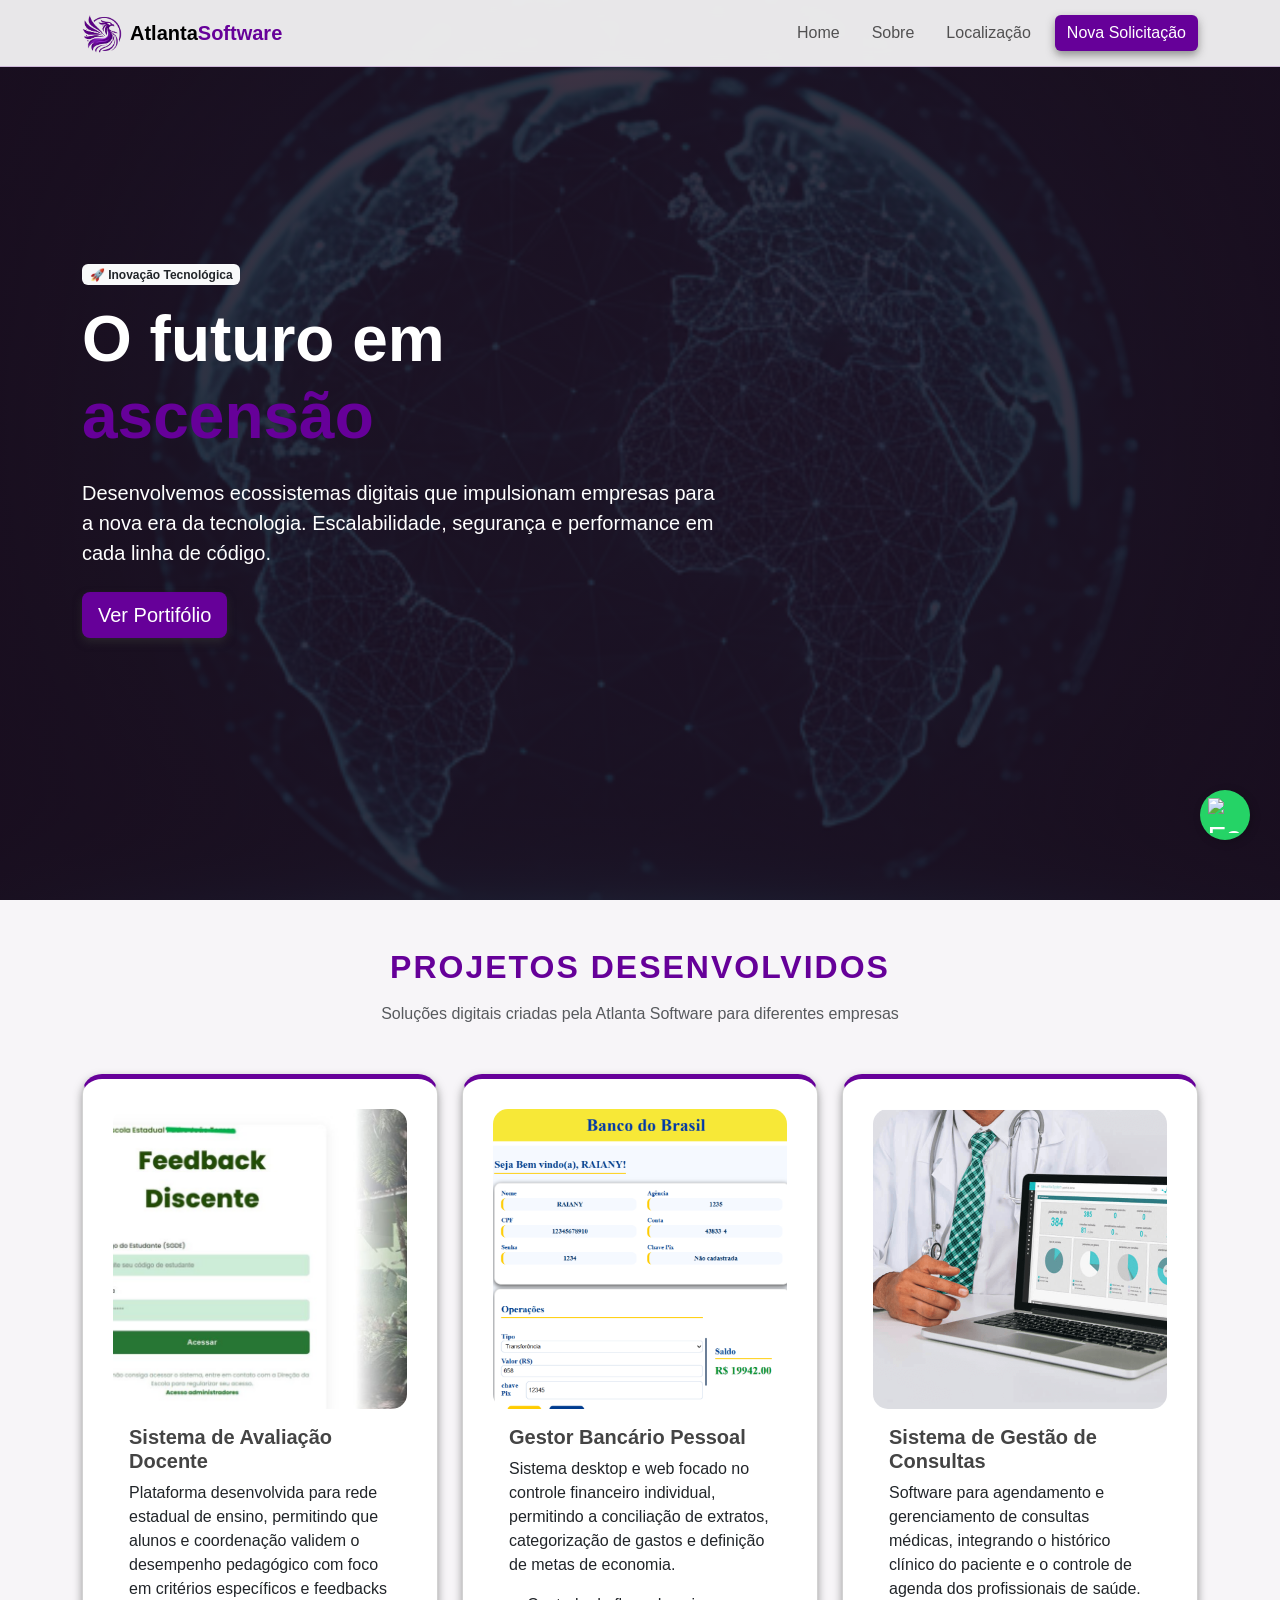
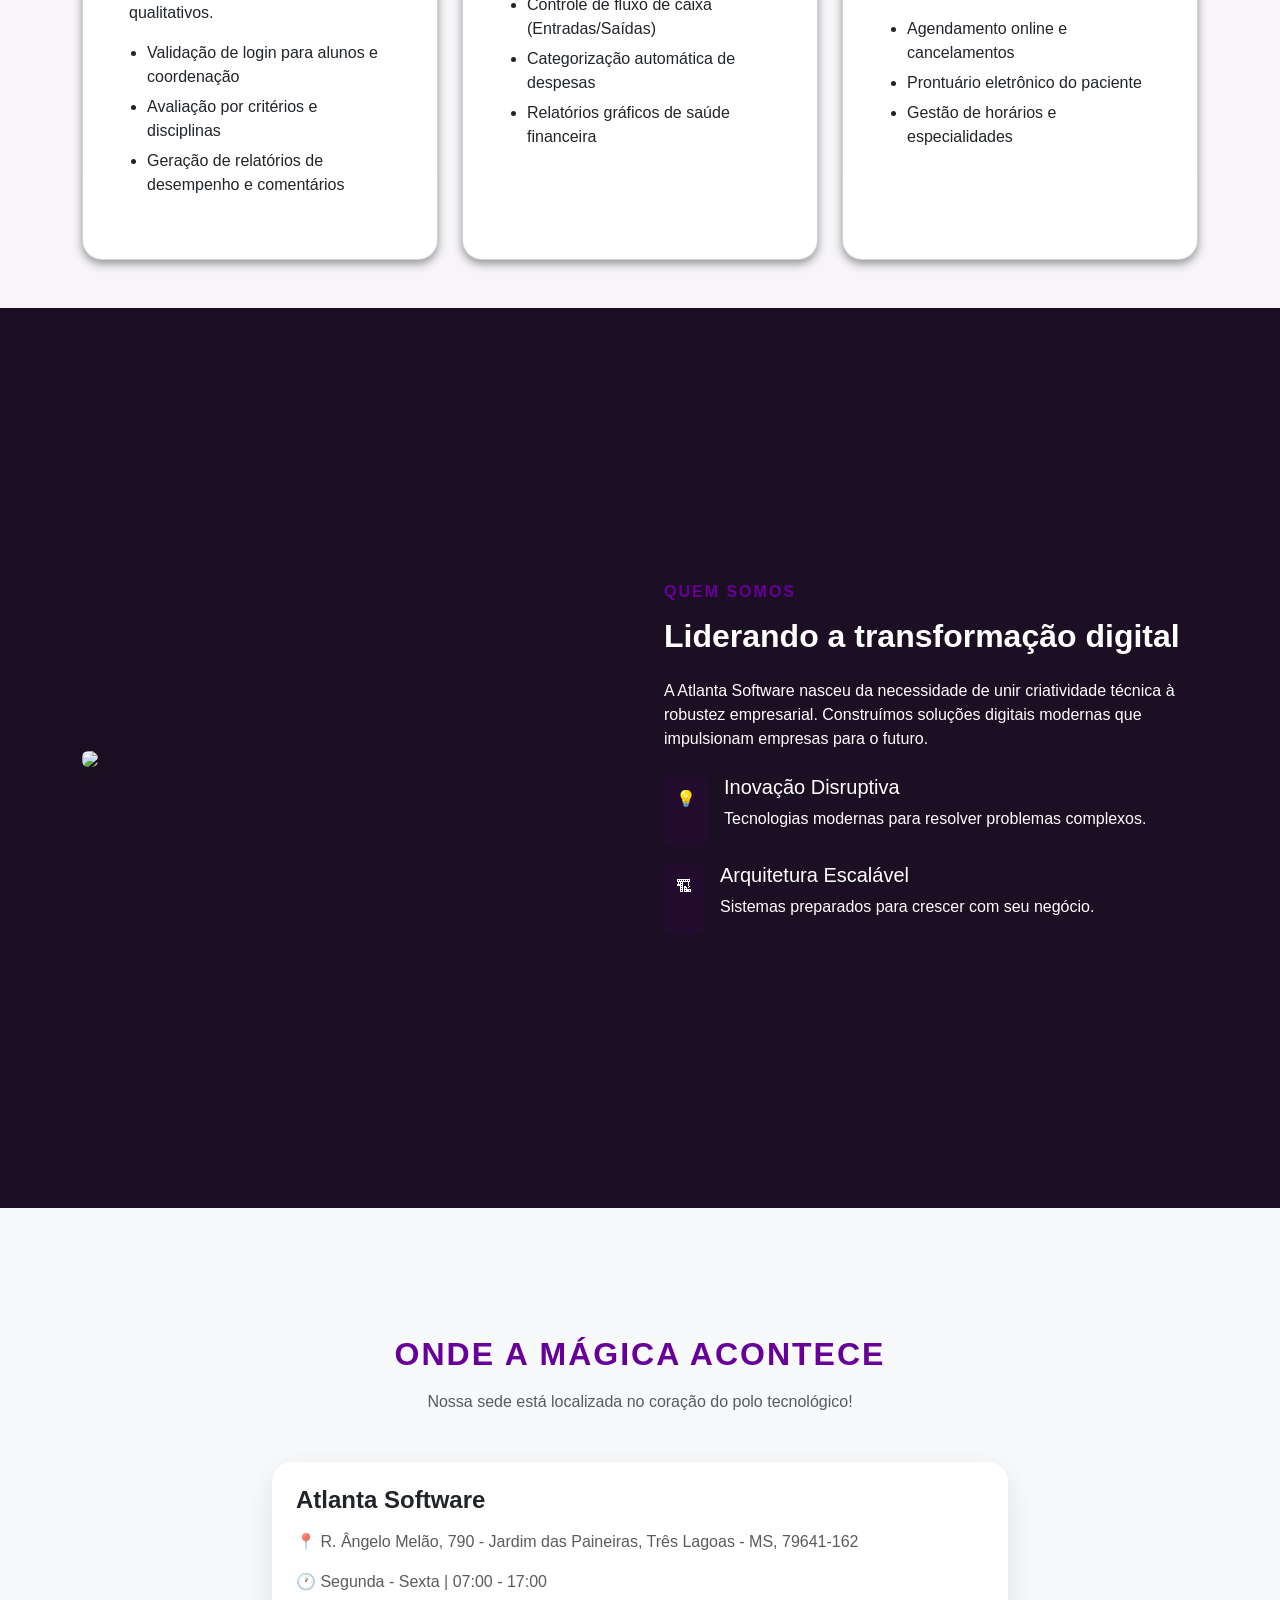
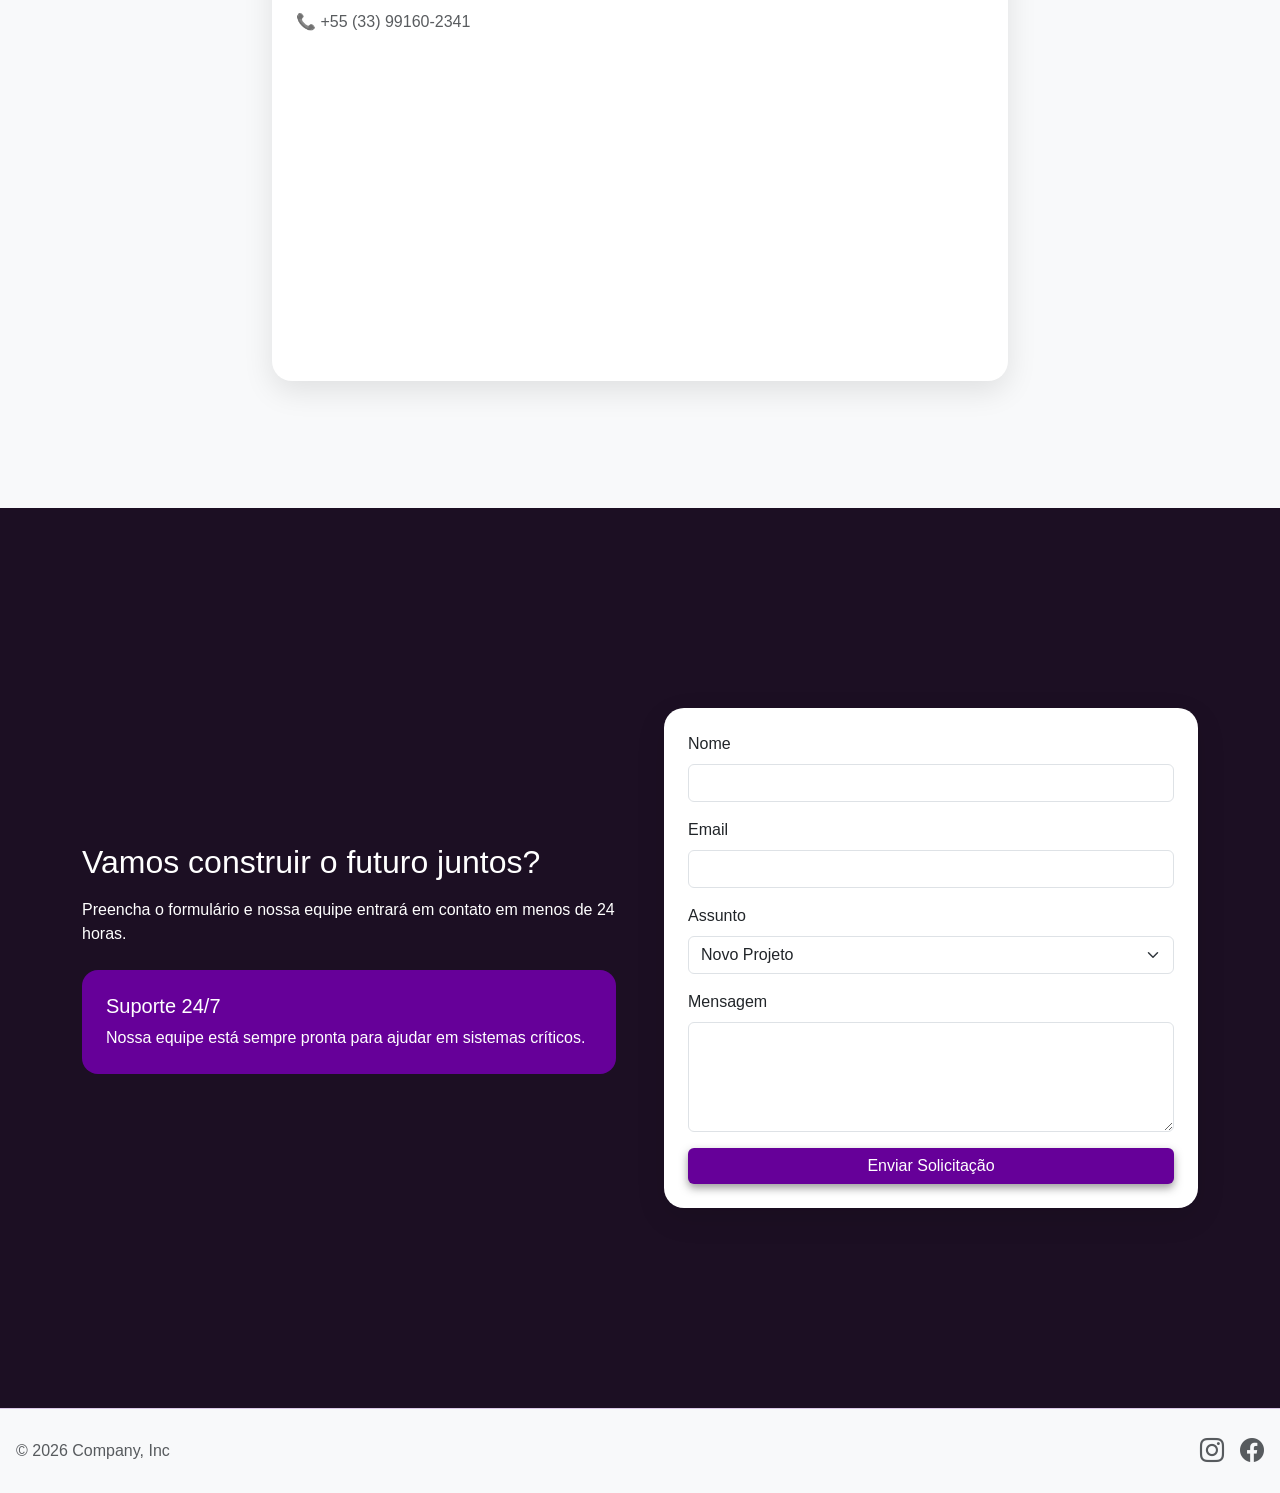
==== index.html @ 81fbfe72 "salvando submissão no form Formspree" ====
<!DOCTYPE html>
<html lang="pt-BR">

<head>
<meta charset="UTF-8">
<meta name="viewport" content="width=device-width, initial-scale=1.0">

<link rel="icon" href="./View/img/logonav.png">
<title>Atlanta Software - O futuro em ascensão</title>
<link href="https://cdn.jsdelivr.net/npm/bootstrap@5.3.8/dist/css/bootstrap.min.css" rel="stylesheet" integrity="sha384-sRIl4kxILFvY47J16cr9ZwB07vP4J8+LH7qKQnuqkuIAvNWLzeN8tE5YBujZqJLB" crossorigin="anonymous">

<link rel="stylesheet" href="./View/css/style.css">


<link rel="stylesheet" href="https://cdn.jsdelivr.net/npm/bootstrap-icons@1.11.3/font/bootstrap-icons.min.css">
</head>


<body>

<!-- NAVBAR -->
<nav class="navbar navbar-expand-lg fixed-top">
    <div class="container">
        <a class="navbar-brand fw-bold navbar-brand-custom" href="#home">
            <img src="./View/img/logonav.png" alt="Logo Atlanta" width="40" height="40" class="d-inline-block align-text-top me-2">
            Atlanta <span style="color:#660099;">Software</span> 
        </a>

        <button class="navbar-toggler" data-bs-toggle="collapse" data-bs-target="#menu">
        <span class="navbar-toggler-icon"></span>
        </button>

        <div class="collapse navbar-collapse" id="menu">
            <ul class="navbar-nav ms-auto gap-3">

                <li class="nav-item">
                <a class="nav-link" href="#home">Home</a>
                </li>

                <li class="nav-item">
                <a class="nav-link" href="#sobre">Sobre</a>
                </li>

                <li class="nav-item">
                <a class="nav-link" href="#localizacao">Localização</a>
                </li>

            </ul>

            <a class="btn btn-primary-custom ms-3 text-white" href="#contato">Nova Solicitação</a>

        </div>
    </div>
</nav>

<!-- HOME -->
<section id="home" class="hero">
    <div class="container">

        <div class="row">
            <div class="col-lg-7">

                <span class="badge bg-light text-dark mb-3">
                🚀 Inovação Tecnológica
                </span>

                <h1 class="display-3 fw-bold mb-4">
                O futuro em <span style="color:#660099;">ascensão</span>
                </h1>

                <p class="lead mb-4">
                Desenvolvemos ecossistemas digitais que impulsionam empresas para a nova era da tecnologia.
                Escalabilidade, segurança e performance em cada linha de código.
                </p>

                
                <button class="btn btn-primary-custom btn-lg me-3">
                <a class="nav-link" href="#projetos">Ver Portifólio</a>
                </button>


            </div>
        </div>

    </div>
</section>

<!-- PROJETOS -->
<section id="projetos" class="py-5">
    <div class="container">

        <div class="text-center mb-5">
            <h2 class="section-title mb-3">Projetos Desenvolvidos</h2>

            <p class="text-muted">
            Soluções digitais criadas pela Atlanta Software para diferentes empresas
            </p>
        </div>

        <div class="row g-4">

            <!-- Projeto 1 -->    
            <div class="col-md-6 col-lg-4">
                <div class="card projeto-card h-100">

                    <img src="./View/img/PROJ1.jpg"
                    class="card-img-top">

                    <div class="card-body">
                        <h5 class="card-title projeto-nome">Sistema de Avaliação Docente</h5>

                        <p class="card-text">
                        Plataforma desenvolvida para rede estadual de ensino, permitindo que alunos e coordenação validem o desempenho pedagógico com foco em critérios específicos e feedbacks qualitativos.
                        </p>

                        <ul>
                            <li>Validação de login para alunos e coordenação</li>
                            <li>Avaliação por critérios e disciplinas</li>
                            <li>Geração de relatórios de desempenho e comentários</li>
                        </ul>
                    </div>

                </div>

            </div>


            <!-- Projeto 2 -->
            <div class="col-md-6 col-lg-4">
                <div class="card projeto-card h-100">

                    <img src="./View/img/PROJ2.png"
                    class="card-img-top">

                    <div class="card-body">
                        <h5 class="card-title projeto-nome">Gestor Bancário Pessoal</h5>

                    <p class="card-text">
                    Sistema desktop e web focado no controle financeiro individual, permitindo a conciliação de extratos, categorização de gastos e definição de metas de economia.
                    </p>

                    <ul>
                        <li>Controle de fluxo de caixa (Entradas/Saídas)</li>
                        <li>Categorização automática de despesas</li>
                        <li>Relatórios gráficos de saúde financeira</li>
                    </ul>
                    </div>

                </div>
            </div>

            <!-- Projeto 3 -->
            <div class="col-md-6 col-lg-4">
                <div class="card projeto-card h-100">

                    <img src="./View/img/PROJ3.png"
                    class="card-img-top">

                    <div class="card-body">
                        <h5 class="card-title projeto-nome">Sistema de Gestão de Consultas</h5>

                        <p class="card-text">
                        Software para agendamento e gerenciamento de consultas médicas, integrando o histórico clínico do paciente e o controle de agenda dos profissionais de saúde.
                        </p>

                        <ul>
                            <li>Agendamento online e cancelamentos</li>
                            <li>Prontuário eletrônico do paciente</li>
                            <li>Gestão de horários e especialidades</li>
                        </ul>
                    </div>
                </div>
            </div>

        </div>

    </div>
</section>

<!-- SOBRE -->
<section id="sobre" class="py-5">
    <div class="container">

        <div class="row align-items-center g-5">
                <div class="col-lg-6">
                    <img class="img-fluid rounded-2 shadow"
                    src="./View/img/modelo.jpg">
                </div>

                <div class="col-lg-6 text-white">
                    <h6 class="section-title mb-3"> Quem Somos </h6>
                    <h2 class="fw-bold mb-4"> Liderando a transformação digital </h2>
                    <p class="mb-4 fst-normal">
                    A Atlanta Software nasceu da necessidade de unir criatividade técnica à robustez empresarial.
                    Construímos soluções digitais modernas que impulsionam empresas para o futuro.
                    </p>

                    <div class="d-flex gap-3 mb-3">
                        <div class="feature-icon">💡</div>
                        <div>
                            <h5>Inovação Disruptiva</h5>
                            <p class="fst-normal">Tecnologias modernas para resolver problemas complexos.</p>
                        </div>
                    </div>

                    <div class="d-flex gap-3">
                        <div class="feature-icon">🏗</div>
                        <div>
                            <h5>Arquitetura Escalável</h5>
                            <p class="fst-normal">Sistemas preparados para crescer com seu negócio.</p>
                        </div>
                    </div>
                </div>
        </div>

    </div>
</section>


<!-- LOCALIZAÇÃO -->
<section id="localizacao" class="py-5 bg-light">
    <div class="container">

        <div class="text-center mb-5">
            <h2 class="section-title mb-3">
            Onde a mágica acontece
            </h2>

            <p class="text-muted">
            Nossa sede está localizada no coração do polo tecnológico!
            </p>
        </div>

        <div class="row justify-content-center">
            <div class="col-lg-8">
                <div class="location-card p-4">
                    <h4 class="fw-bold mb-3"> Atlanta Software </h4>

                    <p class="text-muted">📍 R. Ângelo Melão, 790 - Jardim das Paineiras, Três Lagoas - MS, 79641-162</p>

                    <p class="text-muted">🕐 Segunda - Sexta | 07:00 - 17:00 </p>

                    <p class="text-muted"> 📞 +55 (33) 99160-2341 </p>

                    <iframe
                        src="https://www.google.com/maps/embed?pb=!1m18!1m12!1m3!1d3730.6875996317954!2d-51.70848302475073!3d-20.763452480820323!2m3!1f0!2f0!3f0!3m2!1i1024!2i768!4f13.1!3m3!1m2!1s0x9490986742d159b1%3A0xbcaf71f3adf22558!2sInstituto%20Federal%20de%20Mato%20Grosso%20do%20Sul%20(IFMS)%20-%20Campus%20Tr%C3%AAs%20Lagoas!5e0!3m2!1spt-BR!2sbr!4v1773274208741!5m2!1spt-BR!2sbr"
                        width="100%"
                        height="300"
                        style="border:0;border-radius:15px;">
                    </iframe>
                </div>
            </div>
        </div>

    </div>
</section>


<!-- CONTATO -->
<section id="contato" class="py-5">
    <div class="container">

        <div class="row g-5 align-items-center">
            <div class="col-lg-6 text-white">
                <h2 class="fst-normal mb-3">
                Vamos construir o futuro juntos?
                </h2>

                <p class="fst-normal mb-4">
                Preencha o formulário e nossa equipe entrará em contato em menos de 24 horas.
                </p>

                <div class="p-4 text-white rounded-4" style="background:#660099">
                    <h5>Suporte 24/7</h5>

                    <p class="mb-0">Nossa equipe está sempre pronta para ajudar em sistemas críticos.</p>
                </div>

            </div>

            <div class="col-lg-6">
                <div class="contact-card p-4">
                    <form id="meuFormulario">
                    <div class="mb-3">
                        <label class="form-label">Nome</label>
                        <input type="text" name="nome" class="form-control" required>
                    </div>

                    <div class="mb-3">
                        <label class="form-label">Email</label>
                        <input type="email" name="email" class="form-control" required>
                    </div>

                    <div class="mb-3">
                        <label class="form-label">Assunto</label>
                        <select name="assunto" class="form-select">
                            <option value="Novo Projeto">Novo Projeto</option>
                            <option value="Consultoria">Consultoria</option>
                            <option value="Suporte">Suporte</option>
                        </select>
                    </div>

                    <div class="mb-3">
                        <label class="form-label">Mensagem</label>
                        <textarea name="mensagem" class="form-control" rows="4" required></textarea>
                    </div>

                    <button type="submit" id="btnEnviar" class="btn btn-primary-custom text-white w-100">
                        Enviar Solicitação
                    </button>
                </form>
                <div id="mensagemSucesso" style="display:none;" class="alert alert-success mt-3">
                    Obrigado! Sua mensagem foi enviada com sucesso.
                </div>
                </div>
            </div>
        </div>

    </div>
</section>


<!-- FOOTER -->
<footer class="d-flex flex-wrap justify-content-between align-items-center py-4 bg-light p-3"> 
    <div class="col-md-4  d-flex align-items-center"> 
        <span class="mb-3 mb-md-0 text-body-secondary">© 2026 Company, Inc</span>
    </div> 
    <ul class="nav col-md-4 justify-content-end list-unstyled d-flex"> 
        <li class="ms-3">
            <a class="text-body-secondary" href="https://www.instagram.com/atlantasoftware/" aria-label="Instagram">
                <i class="bi bi-instagram" style="font-size: 24px;"></i>
            </a>
        </li> 
        <li class="ms-3">
            <a class="text-body-secondary" href="https://www.facebook.com/tl.ifms" aria-label="Instagram">
                <i class="bi bi-facebook" style="font-size: 24px;"></i>
            </a>
        </li> 
    </ul> 
</footer> 

<a href="https://wa.me/5567991602341" class="whatsapp-float" target="_blank" rel="noopener noreferrer">
    <img src="https://upload.wikimedia.org/wikipedia/commons/6/6b/WhatsApp.svg" alt="Fale conosco no WhatsApp">
</a>

<script src="https://cdn.jsdelivr.net/npm/bootstrap@5.3.8/dist/js/bootstrap.bundle.min.js" integrity="sha384-FKyoEForCGlyvwx9Hj09JcYn3nv7wiPVlz7YYwJrWVcXK/BmnVDxM+D2scQbITxI" crossorigin="anonymous"></script>
<script src="View/js/script.js"></script>
</body>
</html>
---- View/css/style.css ----
body{
font-family: 'Space Grotesk', sans-serif;
background:#1c0f23;
}

:root{
--primary:#660099;
--dark:#1c0f23;
}

.navbar{
background:rgba(255,255,255,0.9);
backdrop-filter:blur(10px);
border-bottom:1px solid rgba(102,0,153,0.2);
}

.navbar-brand-custom {
    display: flex !important; /* Força o uso de Flexbox */
    align-items: center;      /* Centraliza verticalmente icon e texto */
    padding-left: 0;          /* Reseta o padding padrão do Bootstrap */
    min-width: 250px;         /* Define uma largura mínima para a brand */
}

.btn-primary-custom{
background:var(--primary);
color:white;
border:none;
box-shadow: 0 4px 8px 0 rgba(56, 56, 56, 0.5);
transition: 0.3s;
}

.btn-primary-custom:hover{
background:#53007a;
transform: scale(1.1);
}

.btn-outline-light{
box-shadow: 0 4px 8px 0 rgba(56, 56, 56, 0.5);
transition: 0.3s;
}

.btn-outline-light:hover{
transform: scale(1.1);
}

section{
min-height:100vh;
display:flex;
align-items:center;
}

.hero{
background-image:
linear-gradient(rgba(28,15,35,0.85),rgba(28,15,35,0.85)),
url("../img/world.png");
background-size:cover;
background-position:center;
color:white;
}


.section-title{
color:var(--primary);
font-weight:bold;
text-transform:uppercase;
letter-spacing:2px;
}

.feature-icon{
background:rgba(102,0,153,0.1);
padding:12px;
border-radius:10px;
}

.location-card{
background:white;
border-radius:20px;
box-shadow:0 10px 30px rgba(0,0,0,0.1);
}

.contact-card{
background:white;
border-radius:20px;
box-shadow:0 10px 30px rgba(0,0,0,0.1);
}

footer{
border-top:1px solid rgba(102,0,153,0.2);
}


/* ===== CARROSSEL PROJETOS ===== */

#projetos{
background:#f7f5f8;
}

/* card do projeto */

.projeto-card{
background:white;
border-radius:20px;
padding:30px;
box-shadow: 0 4px 8px 0 rgba(56, 56, 56, 0.5);
transition: 0.3s;
border-top:5px solid #660099;
}

.projeto-card:hover{
transform: scale(1.05);
}

.projeto-card img{
border-radius:15px;
height:300px;
object-fit:cover;
}

/* titulo */

.projeto-card h3{
color:#660099;
font-weight:700;
}

/* nome da empresa */

.projeto-nome{
font-weight:600;
color:#444;
}

/* lista */

.projeto-card ul{
padding-left:18px;
}

.projeto-card ul li{
margin-bottom:6px;
}

/* ===== SETAS DO CARROSSEL ===== */

/* posição das setas */

.carousel-control-prev{
left:-80px;
}

.carousel-control-next{
right:-80px;
}

/* estilo das setas */

.carousel-control-prev,
.carousel-control-next{
width:55px;
height:55px;
background:#660099;
border-radius:50%;
top:50%;
transform:translateY(-50%);
opacity:1;
}

/* cor da seta */

.carousel-control-prev-icon,
.carousel-control-next-icon{
filter:invert(1);
}

/* efeito hover */

.carousel-control-prev:hover,
.carousel-control-next:hover{
background:#4b0073;
}

.whatsapp-float {
    position: fixed;
    width: 50px;
    height: 50px;
    bottom: 60px; /* Distância da borda inferior */
    right: 30px;  /* Distância da borda direita */
    background-color: #25d366;
    color: #FFF;
    border-radius: 50px;
    text-align: center;
    font-size: 30px;
    box-shadow: 2px 2px 10px rgba(0, 0, 0, 0.2);
    z-index: 1000; /* Garante que fique acima de outros elementos */
    display: flex;
    align-items: center;
    justify-content: center;
    transition: transform 0.3s ease;
}

.whatsapp-float:hover {
    transform: scale(1.1); /* Efeito de aumentar ao passar o mouse */
    background-color: #128c7e;
}

.whatsapp-float img {
    width: 35px; /* Ajuste do tamanho da logo interna */
    height: 35px;
}
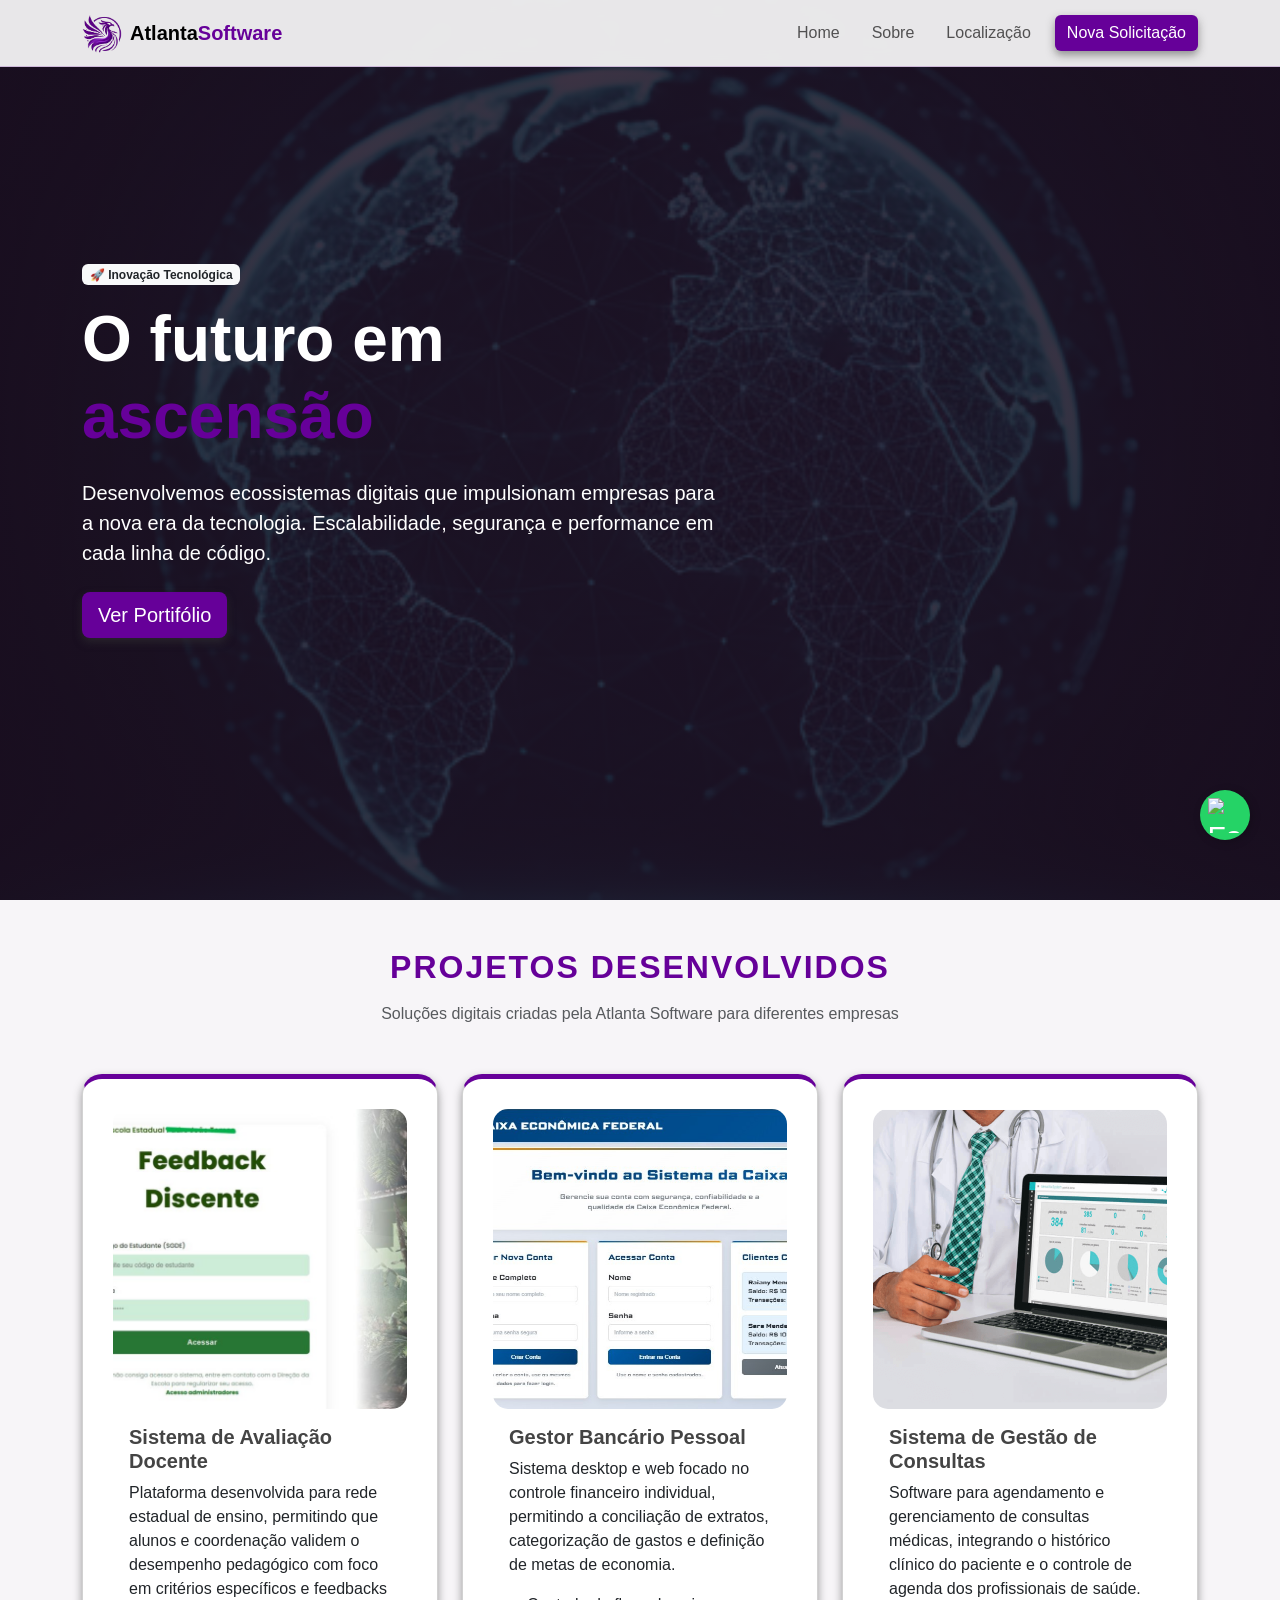
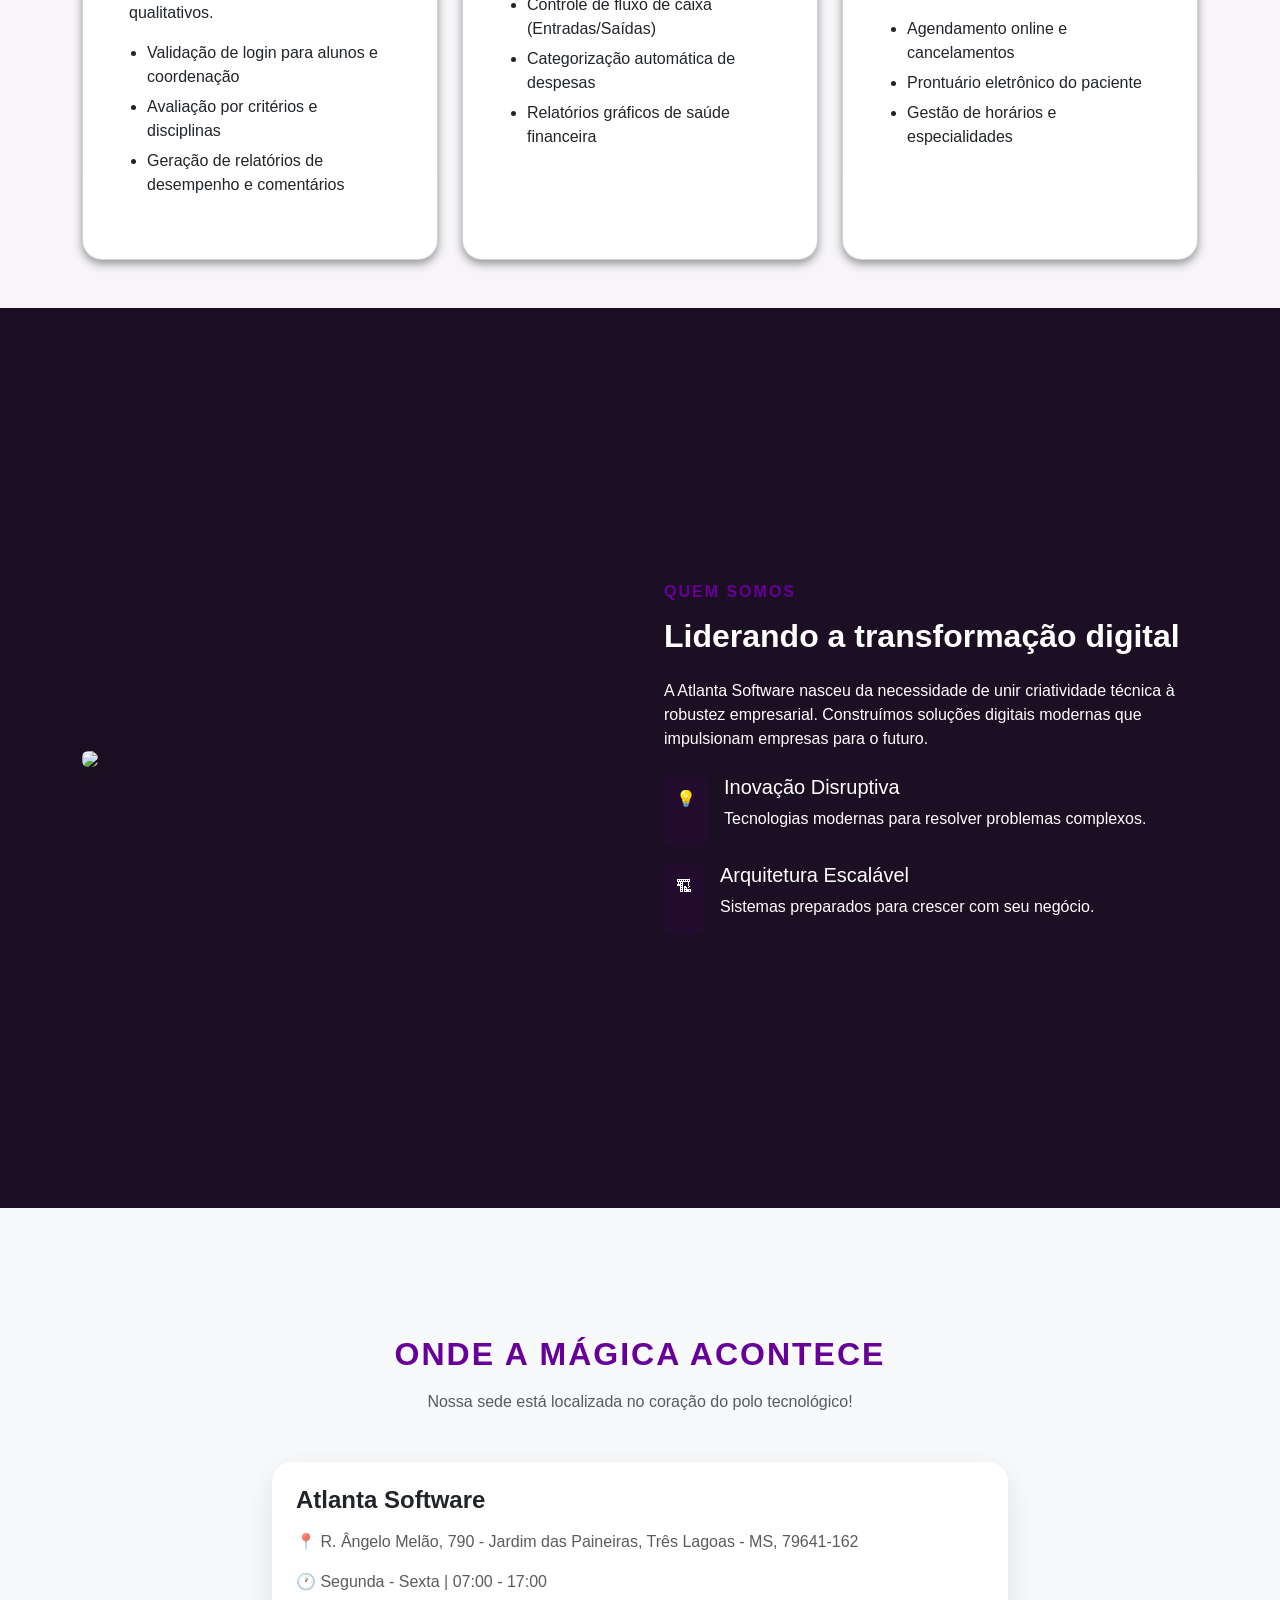
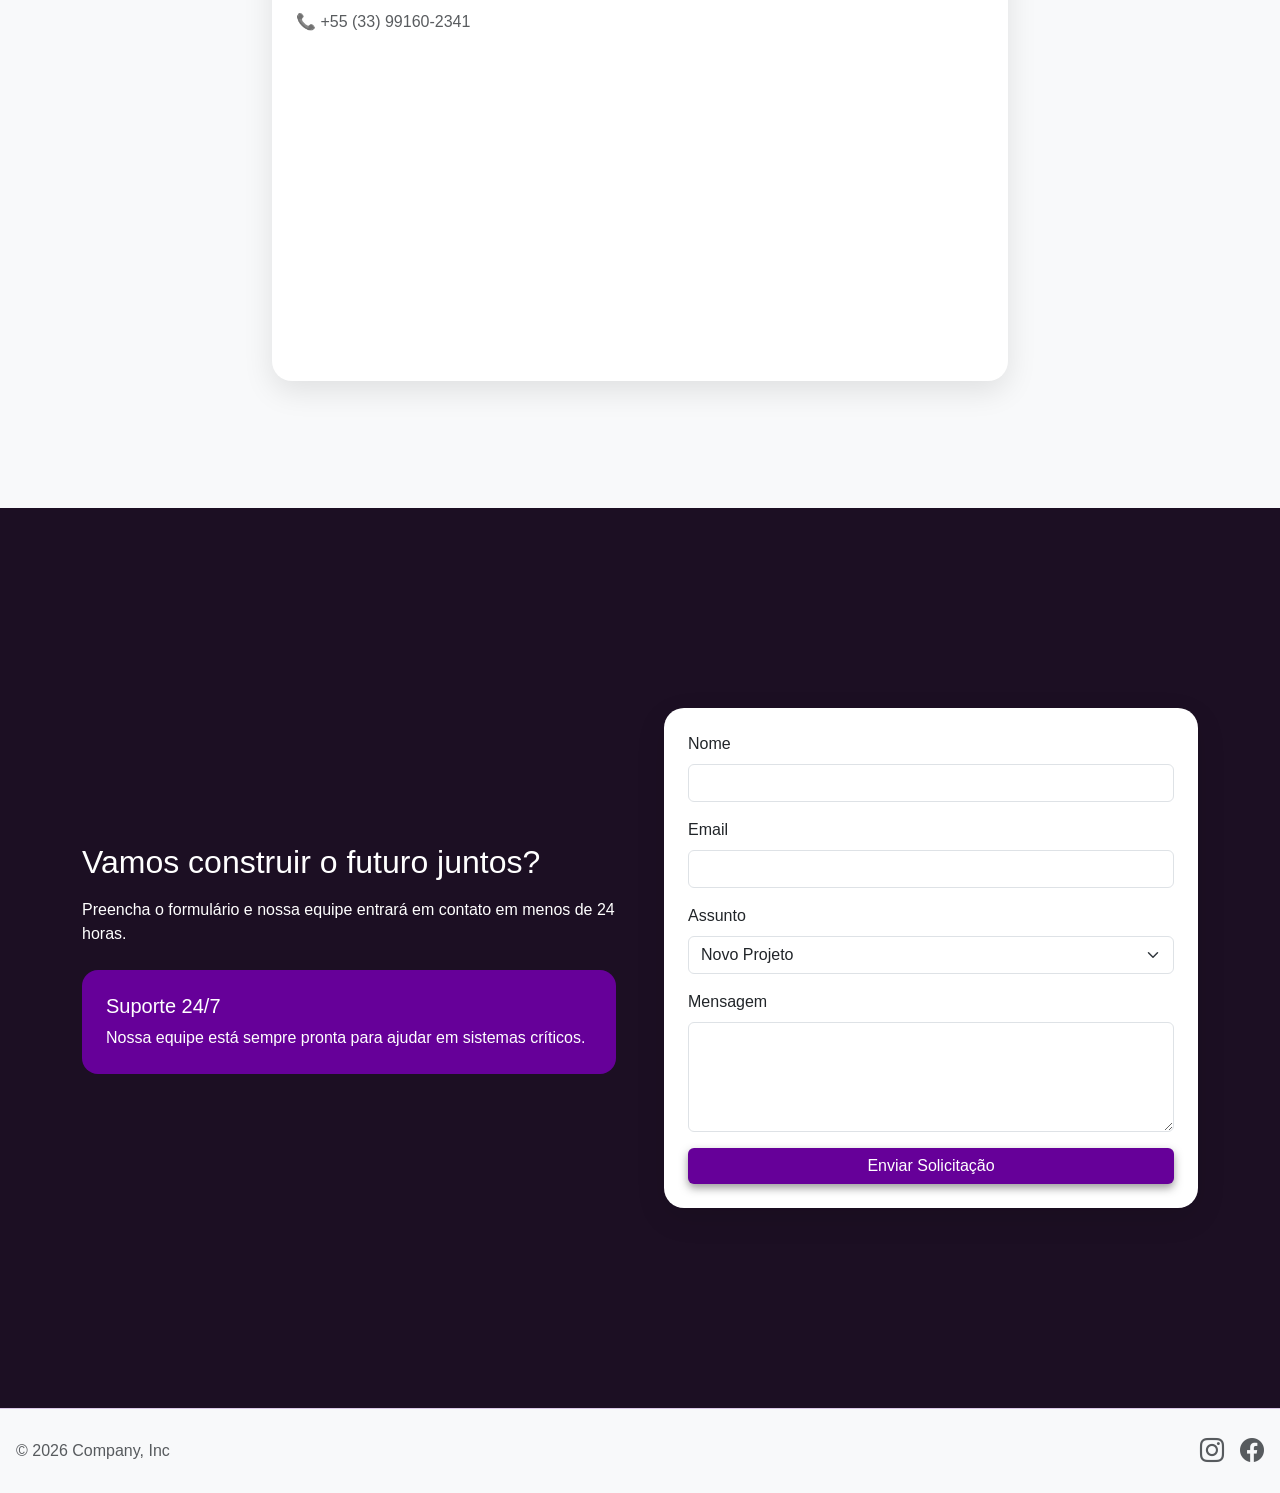
==== commit faa20d5a: "alterando imagem projeto 2" ====
--- a/index.html
+++ b/index.html
@@ -129,7 +129,7 @@
             <div class="col-md-6 col-lg-4">
                 <div class="card projeto-card h-100">
 
-                    <img src="./View/img/PROJ2.png"
+                    <img src="./View/img/PROJ2.jpeg"
                     class="card-img-top">
 
                     <div class="card-body">
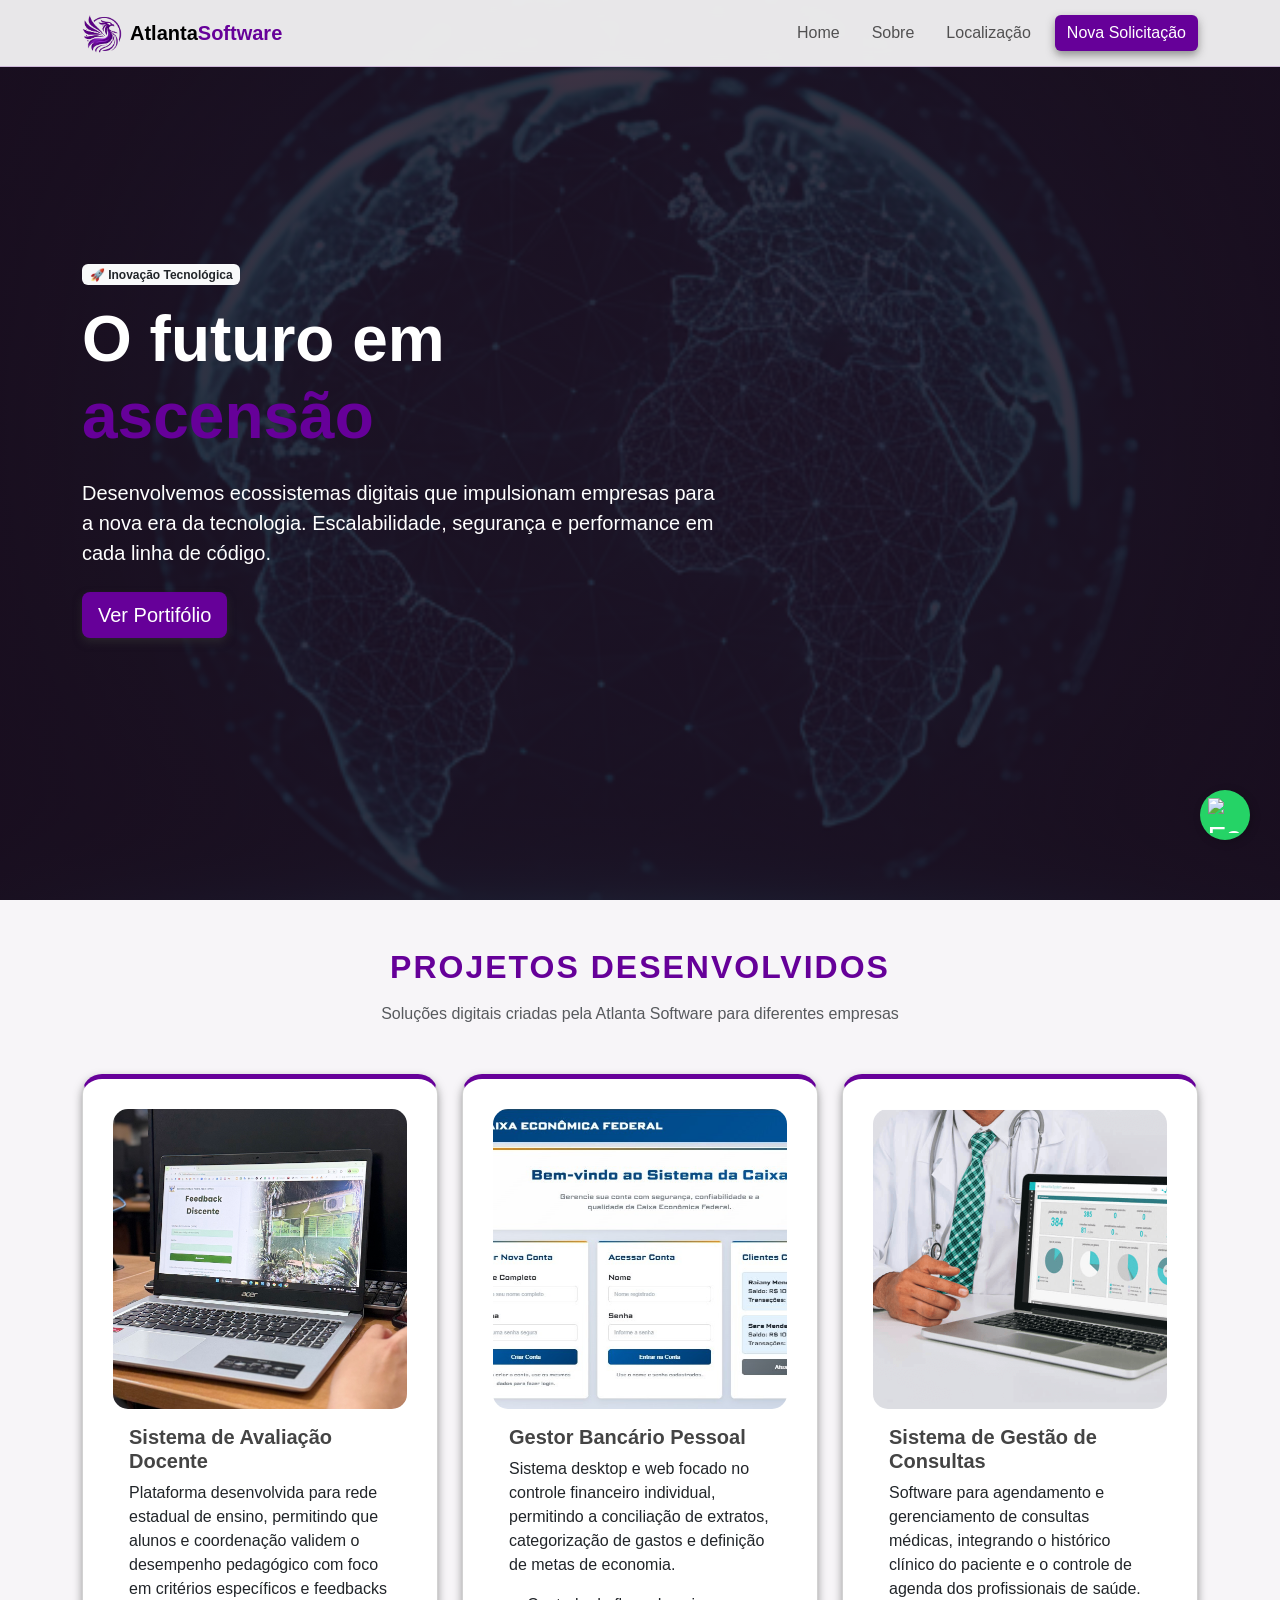
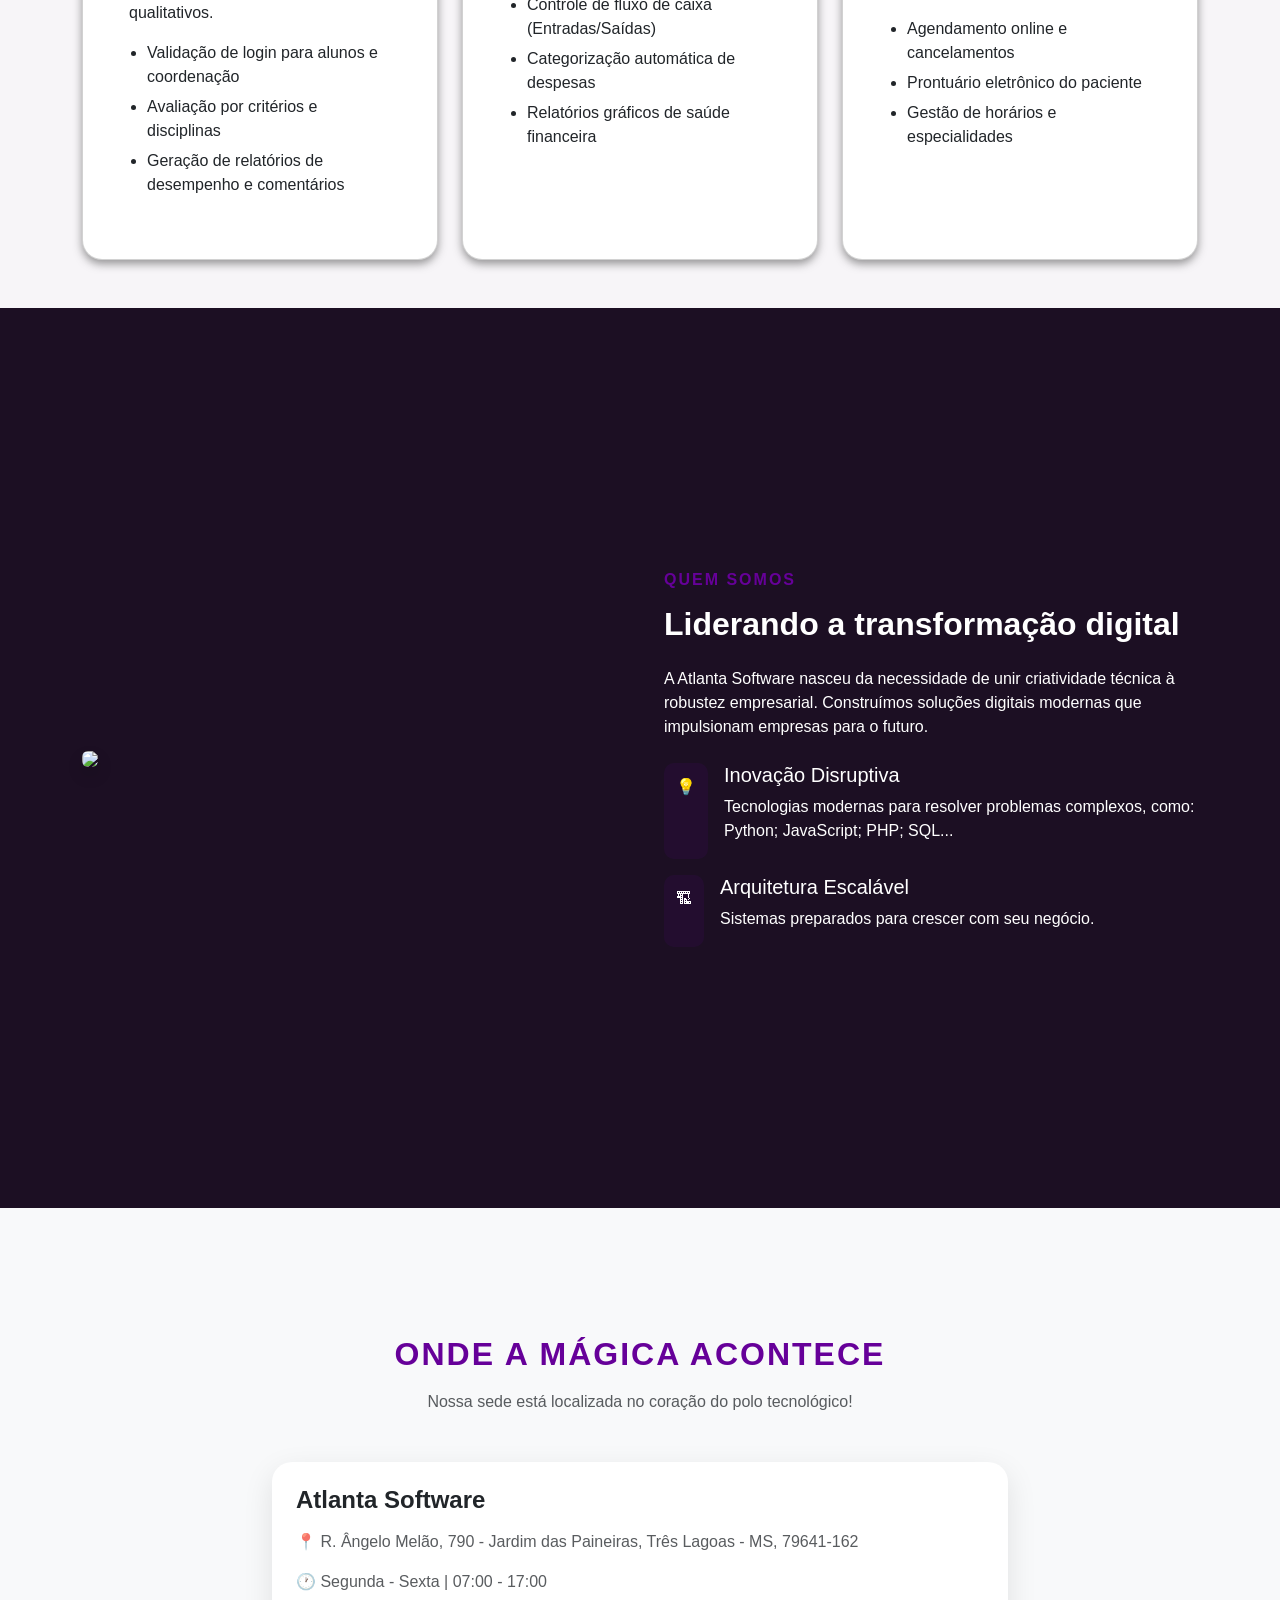
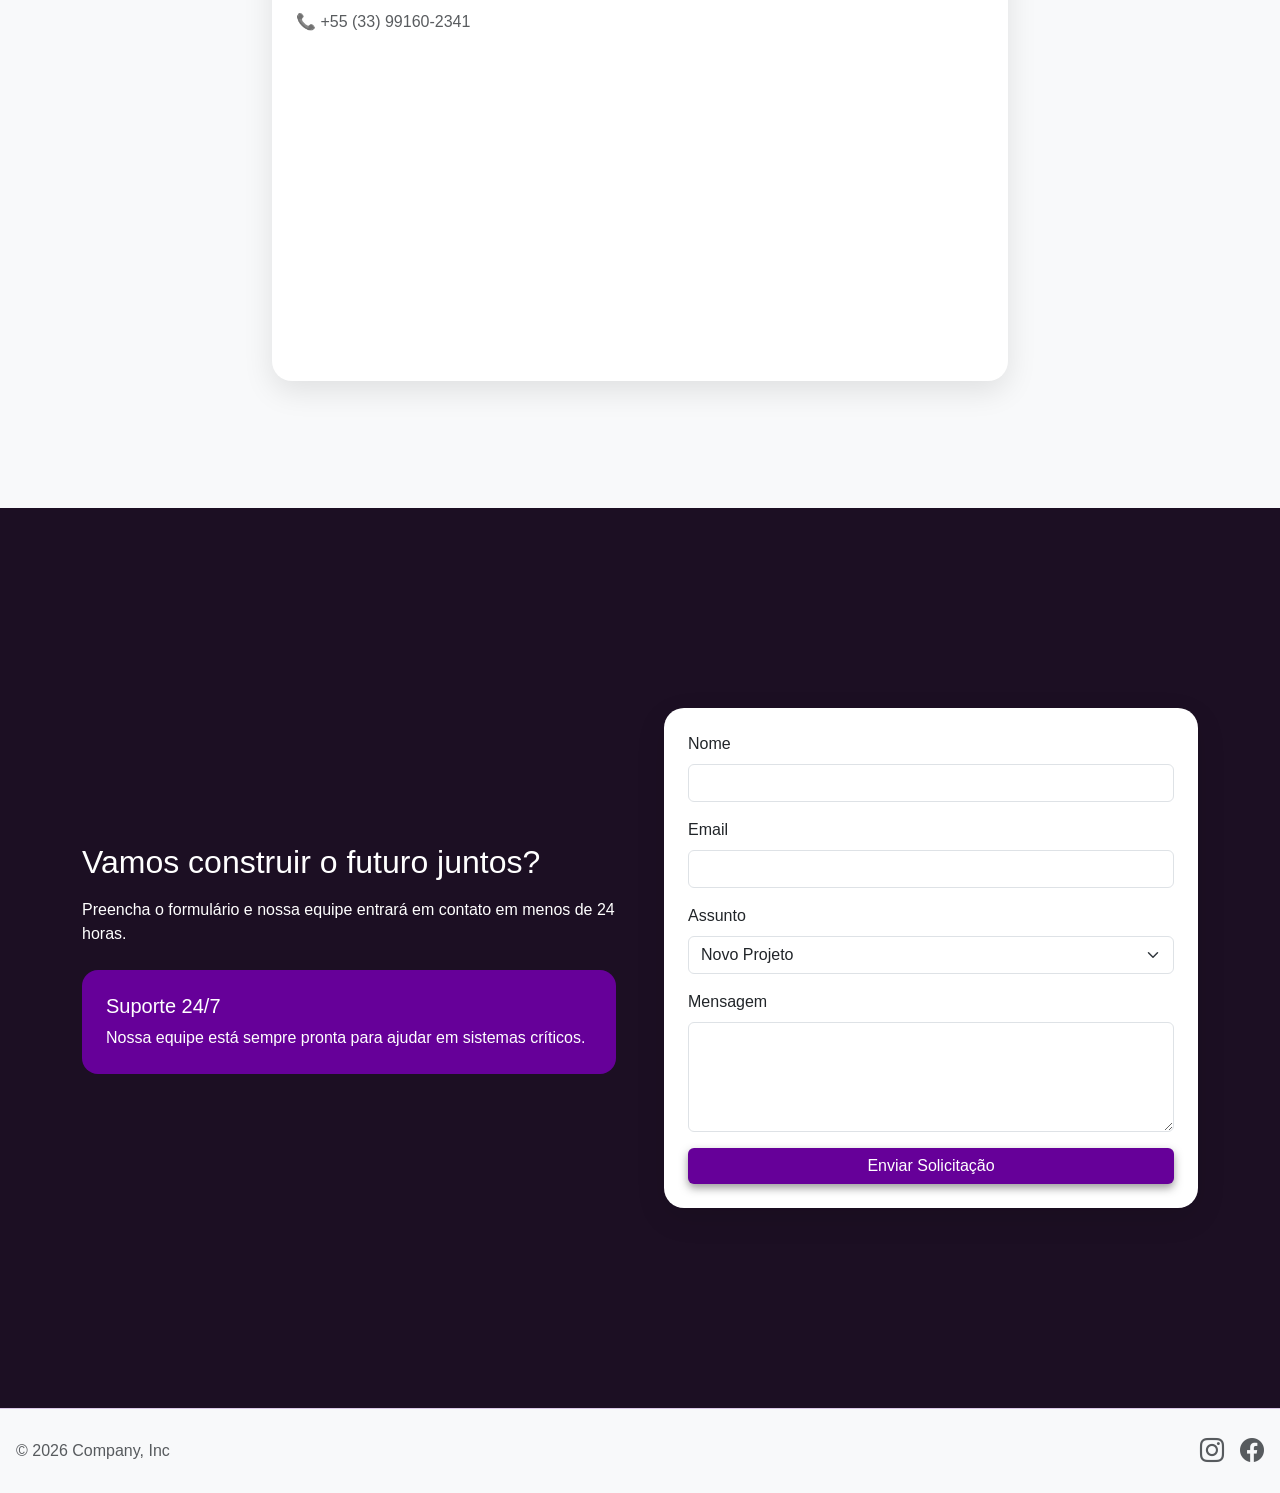
==== commit 315dcd83: "Alteração nos cards" ====
--- a/index.html
+++ b/index.html
@@ -103,7 +103,7 @@
             <div class="col-md-6 col-lg-4">
                 <div class="card projeto-card h-100">
 
-                    <img src="./View/img/PROJ1.jpg"
+                    <img src="./View/img/foto_jt.jpeg"
                     class="card-img-top">
 
                     <div class="card-body">
@@ -192,14 +192,14 @@
                     <h2 class="fw-bold mb-4"> Liderando a transformação digital </h2>
                     <p class="mb-4 fst-normal">
                     A Atlanta Software nasceu da necessidade de unir criatividade técnica à robustez empresarial.
-                    Construímos soluções digitais modernas que impulsionam empresas para o futuro.
+                    Construímos soluções digitais modernas que impulsionam empresas para o futuro. 
                     </p>
 
                     <div class="d-flex gap-3 mb-3">
                         <div class="feature-icon">💡</div>
                         <div>
                             <h5>Inovação Disruptiva</h5>
-                            <p class="fst-normal">Tecnologias modernas para resolver problemas complexos.</p>
+                            <p class="fst-normal">Tecnologias modernas para resolver problemas complexos, como: Python; JavaScript; PHP; SQL...</p>
                         </div>
                     </div>
 
--- a/View/css/style.css
+++ b/View/css/style.css
@@ -31,7 +31,7 @@
 
 .btn-primary-custom:hover{
 background:#53007a;
-transform: scale(1.1);
+transform: scale(1.03);
 }
 
 .btn-outline-light{
@@ -200,7 +200,7 @@
 
 .whatsapp-float:hover {
     transform: scale(1.1); /* Efeito de aumentar ao passar o mouse */
-    background-color: #128c7e;
+    
 }
 
 .whatsapp-float img {
